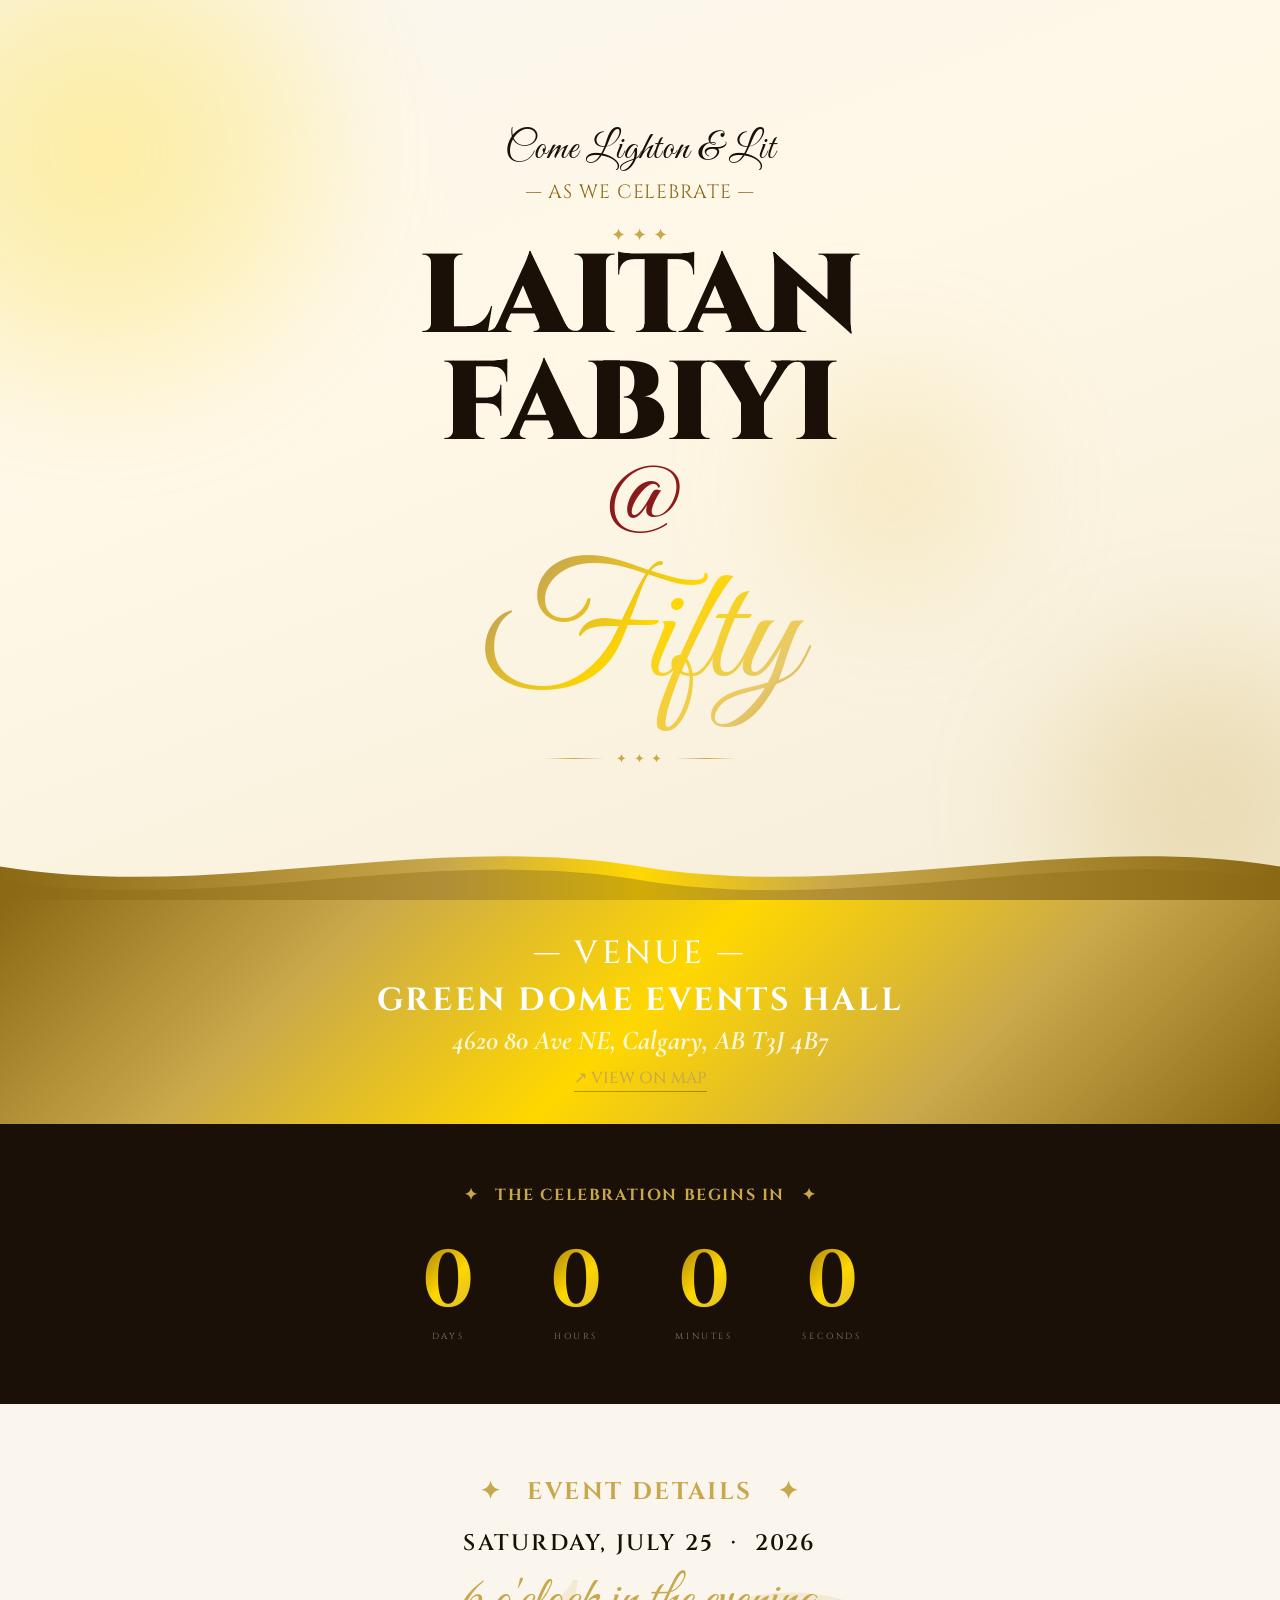
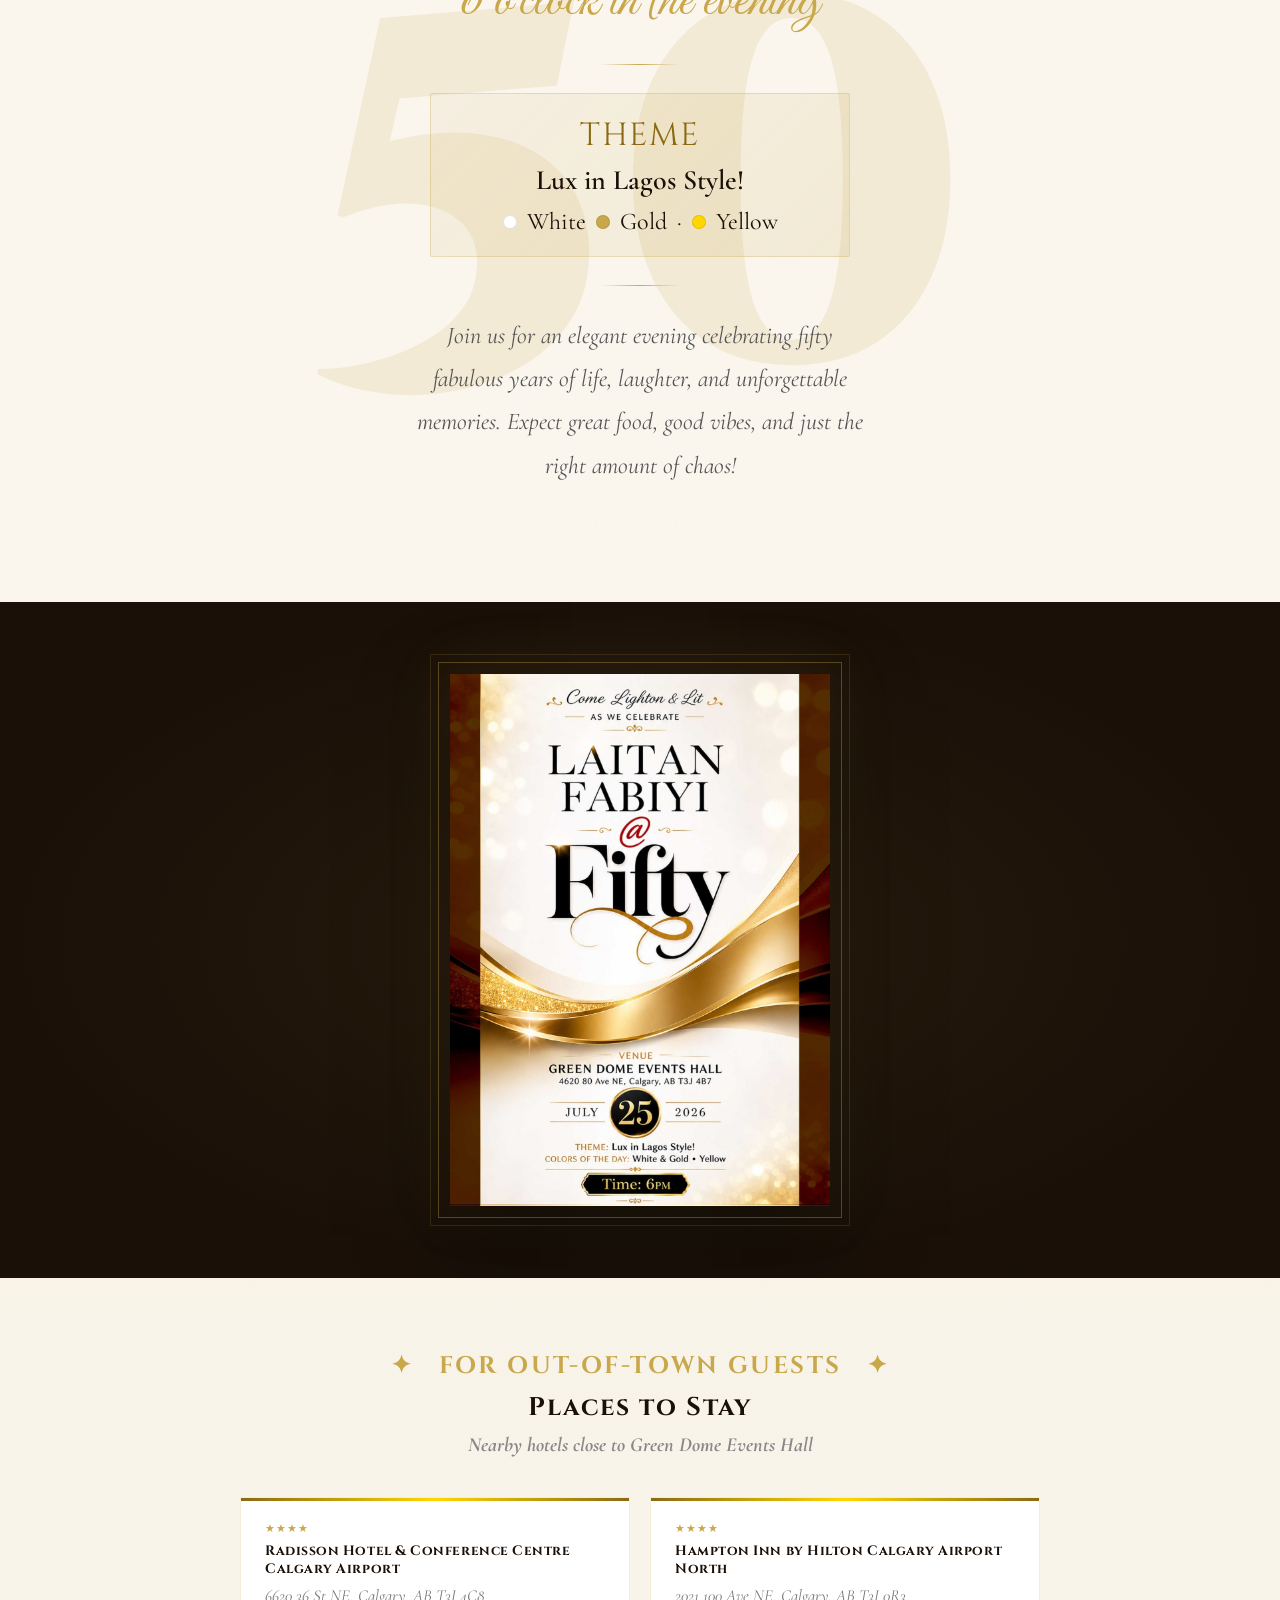
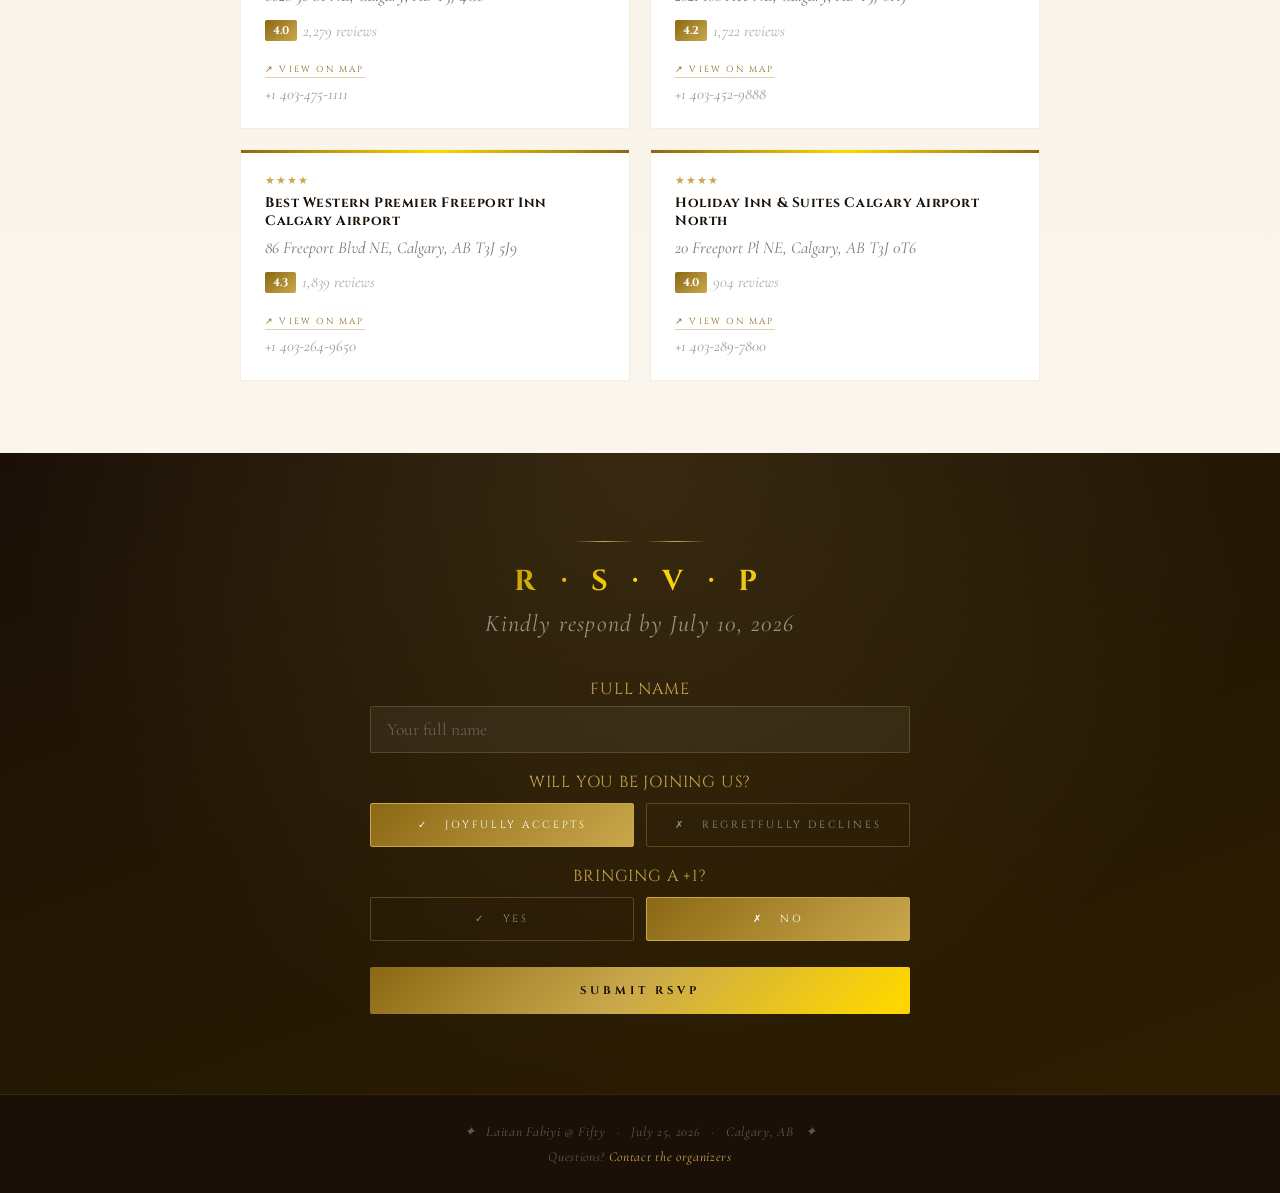
==== index.html @ 400e5752 "Rename laitan50.html to index.html" ====
<!DOCTYPE html>
<html lang="en">
<head>
<meta charset="UTF-8">
<meta name="viewport" content="width=device-width, initial-scale=1.0">
<title>Laitan Fabiyi @ Fifty</title>
<link href="https://fonts.googleapis.com/css2?family=Cormorant+Garamond:ital,wght@0,300;0,400;0,600;1,300;1,400&family=Cinzel:wght@400;600;700;900&family=Great+Vibes&display=swap" rel="stylesheet">
<link rel="stylesheet" href="style.css">

</head>
<body>

<!-- ── HERO ── -->
<section class="hero">
  <div class="orb orb-1"></div>
  <div class="orb orb-2"></div>
  <div class="orb orb-3"></div>

  <div class="hero-inner">
    <p class="come-lighton">Come Lighton &amp; Lit</p>
    <p class="as-we-celebrate" style="opacity:0;animation:fadeUp 1s 0.4s forwards">— AS WE CELEBRATE —</p>

    <div class="deco-flourish" style="opacity:0;animation:fadeUp 1s 0.5s forwards">✦ ✦ ✦</div>

    <h1 class="name">LAITAN<br>FABIYI</h1>
    <span class="at-symbol">@</span>
    <span class="fifty">Fifty</span>

    <div class="deco-line" style="opacity:0;animation:fadeUp 1s 1.2s forwards;margin-top:20px;">
      ✦ ✦ ✦
    </div>
  </div>

  <!-- SVG Gold Wave -->
  <svg class="wave-divider" viewBox="0 0 1440 80" xmlns="http://www.w3.org/2000/svg" preserveAspectRatio="none">
    <defs>
      <linearGradient id="waveGrad" x1="0%" y1="0%" x2="100%" y2="0%">
        <stop offset="0%" style="stop-color:#8B6914"/>
        <stop offset="35%" style="stop-color:#C9A84C"/>
        <stop offset="50%" style="stop-color:#FFD700"/>
        <stop offset="65%" style="stop-color:#C9A84C"/>
        <stop offset="100%" style="stop-color:#8B6914"/>
      </linearGradient>
    </defs>
    <path d="M0,40 C240,80 480,0 720,40 C960,80 1200,0 1440,40 L1440,80 L0,80 Z" fill="url(#waveGrad)"/>
    <path d="M0,55 C240,95 480,15 720,55 C960,95 1200,15 1440,55 L1440,80 L0,80 Z" fill="rgba(139,105,20,0.4)"/>
  </svg>
</section>

<!-- ── GOLD BAND ── -->
<div class="gold-band">
  <p class="venue-label">— VENUE —</p>
  <p class="venue-name">Green Dome Events Hall</p>
  <p class="venue-address">4620 80 Ave NE, Calgary, AB T3J 4B7</p>
  <a class="map-link" href="https://maps.google.com/?q=4620+80+Ave+NE,+Calgary,+AB+T3J+4B7" target="_blank">
    ↗ View on Map
  </a>
</div>

<!-- ── COUNTDOWN ── -->
<section class="countdown-section">
  <h2>✦ &nbsp; The Celebration Begins In &nbsp; ✦</h2>
  <div class="countdown-grid">
    <div class="countdown-item">
      <span class="countdown-number" id="cd-days">—</span>
      <span class="countdown-label">Days</span>
    </div>
    <div class="countdown-item">
      <span class="countdown-number" id="cd-hours">—</span>
      <span class="countdown-label">Hours</span>
    </div>
    <div class="countdown-item">
      <span class="countdown-number" id="cd-mins">—</span>
      <span class="countdown-label">Minutes</span>
    </div>
    <div class="countdown-item">
      <span class="countdown-number" id="cd-secs">—</span>
      <span class="countdown-label">Seconds</span>
    </div>
  </div>
</section>

<!-- ── INFO ── -->
<section class="info-section">
  <div class="info-inner">
    <span class="section-tag">✦ &nbsp; Event Details &nbsp; ✦</span>

    <p class="info-date">SATURDAY, JULY 25 &nbsp;·&nbsp; 2026</p>
    <span class="info-time">6 o'clock in the evening</span>

    <div class="info-divider"></div>

    <div class="theme-block">
      <span class="theme-label">Theme</span>
      <span class="theme-value">Lux in Lagos Style!</span>
      <div class="colors-row">
        <span class="color-dot" style="background:#fff;"></span>
        <span>White</span>
        <span class="color-dot" style="background:#C9A84C;"></span>
        <span>Gold</span>
        <span>·</span>
        <span class="color-dot" style="background:#FFD700;"></span>
        <span>Yellow</span>
      </div>
    </div>

    <div class="info-divider"></div>

    <p style="font-family:'Cormorant Garamond',serif;font-size:1.5rem;color:#555;font-style:italic;line-height:1.8;max-width:460px;margin:0 auto;">
      Join us for an elegant evening celebrating fifty fabulous years of life, laughter, and unforgettable memories. Expect great food, good vibes, and just the right amount of chaos!
    </p>

    <div class="cal-links">
      <a class="cal-link" href="https://calendar.google.com/calendar/render?action=TEMPLATE&text=Laitan+Fabiyi+%40+Fifty&dates=20260725T180000/20260725T230000&location=4620+80+Ave+NE,+Calgary,+AB+T3J+4B7" target="_blank">+ Google Calendar</a>
      <a class="cal-link" href="data:text/calendar;charset=utf-8,BEGIN:VCALENDAR%0AVERSION:2.0%0ABEGIN:VEVENT%0ADTSTART:20260725T180000%0ADTEND:20260725T230000%0ASUMMARY:Laitan+Fabiyi+%40+Fifty%0ALOCATION:4620+80+Ave+NE+Calgary+AB+T3J+4B7%0AEND:VEVENT%0AEND:VCALENDAR" download="laitan50.ics">+ Apple / Outlook</a>
    </div>
  </div>
</section>


<!-- ── ORIGINAL INVITATION ── -->
<section class="invite-section">
  <div class="invite-frame">
    <img src = "iv.jpeg">
    </div>
</section>

<!-- ── PLACES TO STAY ── -->
<section class="hotels-section">
  <div class="hotels-inner">
    <span class="section-tag">✦ &nbsp; For Out-of-Town Guests &nbsp; ✦</span>
    <h2 class="hotels-heading">Places to Stay</h2>
    <p class="hotels-sub">Nearby hotels close to Green Dome Events Hall</p>
    <div class="hotels-grid">

      <div class="hotel-card">
        <div class="hotel-stars">★★★★</div>
        <div class="hotel-name">Radisson Hotel & Conference Centre Calgary Airport</div>
        <div class="hotel-address">6620 36 St NE, Calgary, AB T3J 4C8</div>
        <div class="hotel-rating">
          <span class="rating-badge">4.0</span>
          <span class="rating-count">2,279 reviews</span>
        </div>
        <a class="hotel-book-link" href="https://maps.google.com/?q=Radisson+Hotel+Conference+Centre+Calgary+Airport" target="_blank">↗ View on Map</a>
        <div class="hotel-phone">+1 403-475-1111</div>
      </div>

      <div class="hotel-card">
        <div class="hotel-stars">★★★★</div>
        <div class="hotel-name">Hampton Inn by Hilton Calgary Airport North</div>
        <div class="hotel-address">2021 100 Ave NE, Calgary, AB T3J 0R3</div>
        <div class="hotel-rating">
          <span class="rating-badge">4.2</span>
          <span class="rating-count">1,722 reviews</span>
        </div>
        <a class="hotel-book-link" href="https://maps.google.com/?q=Hampton+Inn+Hilton+Calgary+Airport+North" target="_blank">↗ View on Map</a>
        <div class="hotel-phone">+1 403-452-9888</div>
      </div>

      <div class="hotel-card">
        <div class="hotel-stars">★★★★</div>
        <div class="hotel-name">Best Western Premier Freeport Inn Calgary Airport</div>
        <div class="hotel-address">86 Freeport Blvd NE, Calgary, AB T3J 5J9</div>
        <div class="hotel-rating">
          <span class="rating-badge">4.3</span>
          <span class="rating-count">1,839 reviews</span>
        </div>
        <a class="hotel-book-link" href="https://maps.google.com/?q=Best+Western+Premier+Freeport+Inn+Calgary+Airport" target="_blank">↗ View on Map</a>
        <div class="hotel-phone">+1 403-264-9650</div>
      </div>

      <div class="hotel-card">
        <div class="hotel-stars">★★★★</div>
        <div class="hotel-name">Holiday Inn & Suites Calgary Airport North</div>
        <div class="hotel-address">20 Freeport Pl NE, Calgary, AB T3J 0T6</div>
        <div class="hotel-rating">
          <span class="rating-badge">4.0</span>
          <span class="rating-count">904 reviews</span>
        </div>
        <a class="hotel-book-link" href="https://maps.google.com/?q=Holiday+Inn+Suites+Calgary+Airport+North" target="_blank">↗ View on Map</a>
        <div class="hotel-phone">+1 403-289-7800</div>
      </div>

    </div>
  </div>
</section>

<!-- ── RSVP ── -->
<section class="rsvp-section" id="rsvp">
  <div class="rsvp-inner">
    <div class="deco-line" style="color:rgba(201,168,76,0.4);margin-bottom:20px;">
    </div>
    <h2>R · S · V · P</h2>
    <p class="rsvp-deadline">Kindly respond by July 10, 2026</p>

    <div id="rsvp-form">
      <div class="form-group">
        <label>Full Name</label>
        <input type="text" id="f-name" placeholder="Your full name" autocomplete="name"/>
      </div>

      <label style="font-family:'Cinzel',serif;font-size:1rem;letter-spacing:0.05em;color:var(--gold);text-transform:uppercase;display:block;margin-bottom:10px;">Will you be joining us?</label>
      <div class="attend-row">
        <button class="attend-btn selected" id="btn-yes" onclick="selectAttend('yes')">✓ &nbsp; Joyfully Accepts</button>
        <button class="attend-btn" id="btn-no" onclick="selectAttend('no')">✗ &nbsp; Regretfully Declines</button>
      </div>

      <label style="font-family:'Cinzel',serif;font-size:1rem;letter-spacing:0.05em;color:var(--gold);text-transform:uppercase;display:block;margin-bottom:10px;">Bringing a +1?</label>
      <div class="attend-row">
        <button class="attend-btn" id="btn-plus1-yes" onclick="selectPlus1('yes')">✓ &nbsp; Yes</button>
        <button class="attend-btn selected" id="btn-plus1-no" onclick="selectPlus1('no')">✗ &nbsp; No</button>
      </div>

      <div class="form-group" id="plus1-name-group" style="display:none;">
        <label>Your +1's Name</label>
        <input type="text" id="f-plus1" placeholder="+1's full name"/>
      </div>

      <button class="submit-btn" onclick="submitRSVP()">Submit RSVP</button>
    </div>

    <div class="success-msg" id="success-msg">
      <span class="checkmark">✦</span>
      <p>Thank you, <strong id="success-name"></strong>!<br><br>
      Your RSVP has been received. We look forward to celebrating this golden milestone with you.<br><br>
      <em style="font-size:0.85rem;color:rgba(255,255,255,0.4);">Lux in Lagos Style — July 25, 2026</em></p>
    </div>
  </div>
</section>

<!-- ── FOOTER ── -->
<footer>
  <p>✦ &nbsp; <em>Laitan Fabiyi @ Fifty</em> &nbsp; · &nbsp; July 25, 2026 &nbsp; · &nbsp; Calgary, AB &nbsp; ✦</p>
  <p style="margin-top:8px;">Questions? <a href="tel:4034047614">Contact the organizers</a></p>
</footer>

<script src="script.js"></script>

</body>
</html>
---- style.css ----
*, *::before, *::after { box-sizing: border-box; margin: 0; padding: 0; }

  :root {
    --gold: #C9A84C;
    --gold-light: #E8C96B;
    --gold-bright: #FFD700;
    --gold-dark: #8B6914;
    --cream: #FAF6EE;
    --white: #FFFFFF;
    --black: #1a1008;
    --brown-dark: #3D1F00;
  }

  html { scroll-behavior: smooth; }

  body {
    background: var(--cream);
    color: var(--black);
    font-family: 'Cormorant Garamond', Georgia, serif;
    overflow-x: hidden;
    min-height: 100vh;
    font-size: 18px;
  }

  /* ── HERO ── */
  .hero {
    position: relative;
    min-height: 100vh;
    display: flex;
    flex-direction: column;
    align-items: center;
    justify-content: center;
    overflow: hidden;
    background: linear-gradient(160deg, #FAF6EE 0%, #FFF8E7 40%, #F5EDD8 100%);
  }

  /* Bokeh orbs */
  .orb {
    position: absolute;
    border-radius: 50%;
    filter: blur(60px);
    opacity: 0.35;
    pointer-events: none;
  }
  .orb-1 { width: 500px; height: 500px; background: radial-gradient(circle, #FFD700, transparent); top: -100px; left: -150px; animation: drift 12s ease-in-out infinite alternate; }
  .orb-2 { width: 350px; height: 350px; background: radial-gradient(circle, #C9A84C, transparent); bottom: -80px; right: -100px; animation: drift 15s ease-in-out infinite alternate-reverse; }
  .orb-3 { width: 250px; height: 250px; background: radial-gradient(circle, #E8C96B, transparent); top: 40%; left: 60%; animation: drift 10s ease-in-out infinite alternate; }

  @keyframes drift { from { transform: translate(0,0) scale(1); } to { transform: translate(30px, 20px) scale(1.08); } }

  /* Gold ribbon waves */
  .ribbon-top, .ribbon-bottom {
    position: absolute;
    left: 0; right: 0;
    pointer-events: none;
    z-index: 1;
  }
  .ribbon-top { top: 0; }
  .ribbon-bottom { bottom: 0; transform: rotate(180deg); }

  /* Decorative lines */
  .deco-line {
    display: flex;
    align-items: center;
    gap: 12px;
    justify-content: center;
    margin: 8px 0;
    color: var(--gold);
    font-size: 0.8rem;
    letter-spacing: 0.15em;
  }
  .deco-line::before, .deco-line::after {
    content: '';
    display: block;
    height: 1px;
    width: 60px;
    background: linear-gradient(90deg, transparent, var(--gold), transparent);
  }
  .deco-flourish {
    color: var(--gold);
    font-size: 1.1rem;
    letter-spacing: 0.05em;
  }

  .hero-inner {
    position: relative;
    z-index: 2;
    text-align: center;
    padding: 60px 24px;
    max-width: 700px;
    width: 100%;
  }

  .come-lighton {
    font-family: 'Great Vibes', cursive;
    font-size: clamp(1.6rem, 4vw, 2.4rem);
    color: var(--black);
    letter-spacing: 0.02em;
    opacity: 0;
    animation: fadeUp 1s 0.2s forwards;
  }

  .as-we-celebrate {
    font-family: 'Cinzel', serif;
    font-size: clamp(1rem, 1.5vw, 1.75rem);
    letter-spacing: 0.05em;
    color: var(--gold-dark);
    margin: 6px 0 20px;
    opacity: 0;
    animation: fadeUp 1s 0.4s forwards;
  }

  .name {
    font-family: 'Cinzel', serif;
    font-size: clamp(3rem, 12vw, 7rem);
    font-weight: 900;
    line-height: 0.95;
    color: var(--black);
    text-transform: uppercase;
    letter-spacing: -0.01em;
    opacity: 0;
    animation: fadeUp 1s 0.6s forwards;
  }

  .at-symbol {
    font-family: 'Great Vibes', cursive;
    font-size: clamp(2.5rem, 8vw, 5rem);
    color: #8B1A1A;
    line-height: 1;
    display: block;
    margin: 4px 0;
    opacity: 0;
    animation: fadeUp 1s 0.8s forwards;
  }

  .fifty {
    font-family: 'Great Vibes', cursive;
    font-size: clamp(4rem, 16vw, 10rem);
    background: linear-gradient(135deg, #8B6914 0%, #C9A84C 30%, #FFD700 50%, #E8C96B 70%, #8B6914 100%);
    -webkit-background-clip: text;
    -webkit-text-fill-color: transparent;
    background-clip: text;
    line-height: 1.15;
    display: block;
    opacity: 0;
    animation: fadeUp 1s 1s forwards;
  }

  @keyframes fadeUp {
    from { opacity: 0; transform: translateY(24px); }
    to   { opacity: 1; transform: translateY(0); }
  }

  /* Gold wave SVG at bottom of hero */
  .wave-divider {
    position: absolute;
    bottom: -2px;
    left: 0; right: 0;
    z-index: 3;
  }

  /* ── DETAILS BAND ── */
  .gold-band {
    background: linear-gradient(135deg, #8B6914, #C9A84C, #FFD700, #C9A84C, #8B6914);
    padding: 32px 24px;
    text-align: center;
    position: relative;
    z-index: 4;
  }
  .gold-band .venue-label {
    font-family: 'Cinzel', serif;
    font-size: 2rem;
    font-weight: 500;
    letter-spacing: 0.1em;
    color: #ffff;
    margin-bottom: 4px;
  }
  .gold-band .venue-name {
    font-family: 'Cinzel', serif;
    font-size: clamp(1.5rem, 3vw, 2rem);
    font-weight: 700;
    color: #fff;
    letter-spacing: 0.08em;
    text-transform: uppercase;
  }
  .gold-band .venue-address {
    font-family: 'Cormorant Garamond', serif;
    font-size: 1.7rem;
    font-weight: 700;
    color: rgba(255,255,255,0.85);
    margin-top: 2px;
    font-style: italic;
  }

  /* ── COUNTDOWN ── */
  .countdown-section {
    background: var(--black);
    padding: 60px 24px;
    text-align: center;
  }
  .countdown-section h2 {
    font-family: 'Cinzel', serif;
    font-size: 1rem;
    letter-spacing: 0.1em;
    color: var(--gold);
    margin-bottom: 36px;
    text-transform: uppercase;
  }
  .countdown-grid {
    display: flex;
    justify-content: center;
    gap: clamp(16px, 4vw, 48px);
    flex-wrap: wrap;
  }
  .countdown-item {
    text-align: center;
  }
  .countdown-number {
    font-family: 'Cinzel', serif;
    font-size: clamp(2.5rem, 8vw, 5rem);
    font-weight: 700;
    background: linear-gradient(135deg, #8B6914, #FFD700, #C9A84C);
    -webkit-background-clip: text;
    -webkit-text-fill-color: transparent;
    background-clip: text;
    line-height: 1;
    min-width: 80px;
    display: block;
  }
  .countdown-label {
    font-family: 'Cinzel', serif;
    font-size: 0.55rem;
    letter-spacing: 0.3em;
    color: rgba(255,255,255,0.45);
    margin-top: 6px;
    text-transform: uppercase;
  }

  /* ── INFO SECTION ── */
  .info-section {
    background: var(--cream);
    padding: 72px 24px;
    text-align: center;
    position: relative;
    overflow: hidden;
  }
  .info-section::before {
    content: '50';
    position: absolute;
    font-family: 'Cinzel', serif;
    font-size: 40vw;
    font-weight: 900;
    color: rgba(201,168,76,0.15);
    top: 50%;
    left: 50%;
    transform: translate(-50%, -50%);
    pointer-events: none;
    line-height: 1;
  }
  .info-inner {
    position: relative;
    z-index: 1;
    max-width: 600px;
    margin: 0 auto;
  }
  .section-tag {
    font-family: 'Cinzel', serif;
    font-size: 1.5rem;
    font-weight: 700;
    letter-spacing: 0.1em;
    color: var(--gold);
    text-transform: uppercase;
    display: block;
    margin-bottom: 20px;
  }
  .info-date {
    font-family: 'Cinzel', serif;
    font-size: clamp(1rem, 3vw, 1.4rem);
    font-weight: 600;
    letter-spacing: 0.1em;
    color: var(--black);
    margin-bottom: 4px;
  }
  .info-time {
    font-family: 'Great Vibes', cursive;
    font-size: clamp(2rem, 6vw, 3.5rem);
    color: var(--gold);
    display: block;
    margin: 8px 0;
  }
  .info-divider {
    width: 80px;
    height: 1px;
    background: linear-gradient(90deg, transparent, var(--gold), transparent);
    margin: 28px auto;
  }
  .theme-block {
    background: linear-gradient(135deg, rgba(201,168,76,0.08), rgba(201,168,76,0.15));
    border: 1px solid rgba(201,168,76,0.3);
    border-radius: 2px;
    padding: 20px 32px;
    margin: 24px auto;
    max-width: 420px;
  }
  .theme-label {
    font-family: 'Cinzel', serif;
    font-size: 2rem;
    letter-spacing: 0.05em;
    color: var(--gold-dark);
    text-transform: uppercase;
    display: block;
    margin-bottom: 6px;
  }
  .theme-value {
    font-family: 'Cormorant Garamond', serif;
    font-size: 1.75rem;
    font-weight: 600;
    color: var(--black);
  }
  .colors-row {
    display: flex;
    justify-content: center;
    align-items: center;
    gap: 10px;
    margin-top: 10px;
    font-family: 'Cormorant Garamond', serif;
    font-size: 1.5rem;
    color: var(--black);
  }
  .color-dot {
    width: 14px;
    height: 14px;
    border-radius: 50%;
    display: inline-block;
    border: 1px solid rgba(0,0,0,0.1);
  }

  /* ── RSVP ── */
  .rsvp-section {
    background: linear-gradient(160deg, #1a1008, #2d1e00);
    padding: 80px 24px;
    text-align: center;
    position: relative;
    overflow: hidden;
  }
  .rsvp-section::before {
    content: '';
    position: absolute;
    inset: 0;
    background: radial-gradient(ellipse at 50% 0%, rgba(201,168,76,0.15) 0%, transparent 70%);
  }
  .rsvp-inner {
    position: relative;
    z-index: 1;
    max-width: 540px;
    margin: 0 auto;
  }
  .rsvp-section h2 {
    font-family: 'Cinzel', serif;
    font-size: clamp(1.2rem, 4vw, 1.8rem);
    font-weight: 700;
    letter-spacing: 0.3em;
    background: linear-gradient(135deg, #8B6914, #FFD700, #C9A84C);
    -webkit-background-clip: text;
    -webkit-text-fill-color: transparent;
    background-clip: text;
    margin-bottom: 8px;
  }
  .rsvp-deadline {
    font-family: 'Cormorant Garamond', serif;
    font-size: 1.5rem;
    color: rgba(255,255,255,0.5);
    font-style: italic;
    margin-bottom: 40px;
    letter-spacing: 0.05em;
  }

  .form-group {
    margin-bottom: 18px;
    text-align: center;
  }
  .form-group label {
    font-family: 'Cinzel', serif;
    font-size: 1rem;
    letter-spacing: 0.05em;
    color: var(--gold);
    text-transform: uppercase;
    display: block;
    margin-bottom: 6px;
  }
  .form-group input, .form-group select {
    width: 100%;
    background: rgba(255,255,255,0.05);
    border: 1px solid rgba(201,168,76,0.25);
    border-radius: 2px;
    padding: 12px 16px;
    font-family: 'Cormorant Garamond', serif;
    font-size: 1.1rem;
    color: #fff;
    outline: none;
    transition: border-color 0.3s;
    -webkit-appearance: none;
  }
  .form-group input::placeholder { color: rgba(255,255,255,0.25); }
  .form-group input:focus, .form-group select:focus {
    border-color: var(--gold);
    background: rgba(201,168,76,0.08);
  }
  .form-group select option { background: #1a1008; color: #fff; }

  .attend-row {
    display: flex;
    gap: 12px;
    margin-bottom: 18px;
  }
  .attend-btn {
    flex: 1;
    padding: 14px;
    border: 1px solid rgba(201,168,76,0.3);
    background: transparent;
    color: rgba(255,255,255,0.5);
    font-family: 'Cinzel', serif;
    font-size: 0.65rem;
    letter-spacing: 0.25em;
    cursor: pointer;
    transition: all 0.3s;
    border-radius: 2px;
    text-transform: uppercase;
  }
  .attend-btn:hover { border-color: var(--gold); color: var(--gold); }
  .attend-btn.selected {
    background: linear-gradient(135deg, #8B6914, #C9A84C);
    border-color: var(--gold);
    color: #fff;
  }

  .submit-btn {
    width: 100%;
    padding: 16px;
    background: linear-gradient(135deg, #8B6914, #C9A84C, #FFD700, #C9A84C, #8B6914);
    background-size: 200%;
    border: none;
    color: var(--black);
    font-family: 'Cinzel', serif;
    font-size: 0.7rem;
    font-weight: 700;
    letter-spacing: 0.35em;
    text-transform: uppercase;
    cursor: pointer;
    border-radius: 2px;
    margin-top: 8px;
    transition: background-position 0.4s, transform 0.2s;
  }
  .submit-btn:hover { background-position: right; transform: translateY(-1px); }
  .submit-btn:active { transform: translateY(0); }

  .success-msg {
    display: none;
    background: rgba(201,168,76,0.1);
    border: 1px solid rgba(201,168,76,0.4);
    border-radius: 2px;
    padding: 24px;
    text-align: center;
  }
  .success-msg .checkmark {
    font-size: 2.5rem;
    display: block;
    margin-bottom: 12px;
  }
  .success-msg p {
    font-family: 'Cormorant Garamond', serif;
    font-size: 1.25rem;
    color: rgba(255,255,255,0.8);
    line-height: 1.6;
  }
  .success-msg strong {
    color: var(--gold-light);
    font-style: italic;
  }

  /* ── FOOTER ── */
  footer {
    background: var(--black);
    padding: 28px 24px;
    text-align: center;
    border-top: 1px solid rgba(201,168,76,0.15);
  }
  footer p {
    font-family: 'Cormorant Garamond', serif;
    font-size: 0.85rem;
    color: rgba(255,255,255,0.3);
    font-style: italic;
    letter-spacing: 0.05em;
  }
  footer a { color: var(--gold); text-decoration: none; }

  /* ── MAP LINK ── */
  .map-link {
    display: inline-flex;
    align-items: center;
    gap: 6px;
    font-family: 'Cinzel', serif;
    font-size: 1rem;
    font-weight: 500;
    color: var(--gold);
    text-decoration: none;
    text-transform: uppercase;
    margin-top: 10px;
    border-bottom: 1px solid rgba(0, 0, 0, 0.3);
    padding-bottom: 2px;
    transition: border-color 0.3s;
  }
  .map-link:hover { border-color: var(--gold); }

  /* Calendar add */
  .cal-links {
    display: flex;
    justify-content: center;
    gap: 16px;
    margin-top: 28px;
    flex-wrap: wrap;
  }
  .cal-link {
    font-family: 'Cinzel', serif;
    font-size: 0.55rem;
    letter-spacing: 0.2em;
    color: rgba(255,255,255,0.4);
    text-decoration: none;
    border-bottom: 1px solid rgba(255,255,255,0.15);
    padding-bottom: 2px;
    transition: color 0.3s, border-color 0.3s;
    text-transform: uppercase;
  }
  .cal-link:hover { color: var(--gold); border-color: var(--gold); }


  /* ── INVITE IMAGE ── */
  .invite-section {
    background: var(--black);
    padding: 72px 24px;
    display: flex;
    flex-direction: column;
    align-items: center;
    position: relative;
    overflow: hidden;
  }
  .invite-section::before {
    content: '';
    position: absolute;
    inset: 0;
    background: radial-gradient(ellipse at 50% 50%, rgba(201,168,76,0.08) 0%, transparent 70%);
  }
  .invite-frame {
    position: relative;
    z-index: 1;
    max-width: 380px;
    width: 100%;
  }
  .invite-frame::before {
    content: '';
    position: absolute;
    inset: -12px;
    border: 1px solid rgba(201,168,76,0.35);
    pointer-events: none;
    z-index: 2;
  }
  .invite-frame::after {
    content: '';
    position: absolute;
    inset: -20px;
    border: 1px solid rgba(201,168,76,0.15);
    pointer-events: none;
    z-index: 2;
  }
  .invite-frame img {
    width: 100%;
    display: block;
    box-shadow: 0 30px 80px rgba(0,0,0,0.6), 0 0 60px rgba(201,168,76,0.15);
  }
  .invite-caption {
    font-family: 'Great Vibes', cursive;
    font-size: 1.6rem;
    color: rgba(201,168,76,0.6);
    margin-top: 32px;
    position: relative;
    z-index: 1;
    letter-spacing: 0.05em;
  }

  /* ── HOTELS ── */
  .hotels-section {
    background: var(--cream);
    padding: 72px 24px;
    position: relative;
    overflow: hidden;
  }
  .hotels-section::before {
    content: '';
    position: absolute;
    inset: 0;
    background: linear-gradient(180deg, rgba(201,168,76,0.04) 0%, transparent 100%);
    pointer-events: none;
  }
  .hotels-inner {
    max-width: 800px;
    margin: 0 auto;
    position: relative;
    z-index: 1;
  }
  .hotels-inner .section-tag { display: block; text-align: center; margin-bottom: 8px; }
  .hotels-heading {
    font-family: 'Cinzel', serif;
    font-size: clamp(1.1rem, 3vw, 1.6rem);
    font-weight: 700;
    text-align: center;
    color: var(--black);
    letter-spacing: 0.08em;
    margin-bottom: 8px;
  }
  .hotels-sub {
    font-family: 'Cormorant Garamond', serif;
    font-size: 1.25rem;
    font-weight: 700;
    color: #888;
    font-style: italic;
    text-align: center;
    margin-bottom: 40px;
  }
  .hotels-grid {
    display: grid;
    grid-template-columns: repeat(auto-fit, minmax(280px, 1fr));
    gap: 20px;
  }
  .hotel-card {
    border: 1px solid rgba(201,168,76,0.2);
    background: #fff;
    padding: 24px;
    position: relative;
    transition: box-shadow 0.3s, transform 0.3s;
  }
  .hotel-card:hover {
    box-shadow: 0 8px 40px rgba(201,168,76,0.12);
    transform: translateY(-2px);
  }
  .hotel-card::before {
    content: '';
    position: absolute;
    top: 0; left: 0; right: 0;
    height: 3px;
    background: linear-gradient(90deg, #8B6914, #FFD700, #8B6914);
  }
  .hotel-stars {
    color: var(--gold);
    font-size: 0.7rem;
    letter-spacing: 0.1em;
    margin-bottom: 8px;
  }
  .hotel-name {
    font-family: 'Cinzel', serif;
    font-size: 0.85rem;
    font-weight: 700;
    color: var(--black);
    letter-spacing: 0.04em;
    margin-bottom: 6px;
    line-height: 1.3;
  }
  .hotel-address {
    font-family: 'Cormorant Garamond', serif;
    font-size: 1.05rem;
    color: #777;
    font-style: italic;
    margin-bottom: 12px;
    line-height: 1.4;
  }
  .hotel-rating {
    display: flex;
    align-items: center;
    gap: 6px;
    margin-bottom: 14px;
  }
  .rating-badge {
    background: linear-gradient(135deg, #8B6914, #C9A84C);
    color: #fff;
    font-family: 'Cinzel', serif;
    font-size: 0.7rem;
    font-weight: 700;
    padding: 3px 8px;
    border-radius: 2px;
  }
  .rating-count {
    font-family: 'Cormorant Garamond', serif;
    font-size: 1rem;
    color: #aaa;
    font-style: italic;
  }
  .hotel-book-link {
    display: inline-block;
    font-family: 'Cinzel', serif;
    font-size: 0.55rem;
    letter-spacing: 0.25em;
    color: var(--gold-dark);
    text-decoration: none;
    border-bottom: 1px solid rgba(139,105,20,0.3);
    padding-bottom: 2px;
    text-transform: uppercase;
    transition: border-color 0.3s, color 0.3s;
  }
  .hotel-book-link:hover { color: var(--gold); border-color: var(--gold); }
  .hotel-phone {
    font-family: 'Cormorant Garamond', serif;
    font-size: 1rem;
    color: #999;
    margin-top: 6px;
    font-style: italic;
  }

  @media (max-width: 480px) {
    .countdown-grid { gap: 20px; }
    .attend-row { flex-direction: column; }
  }
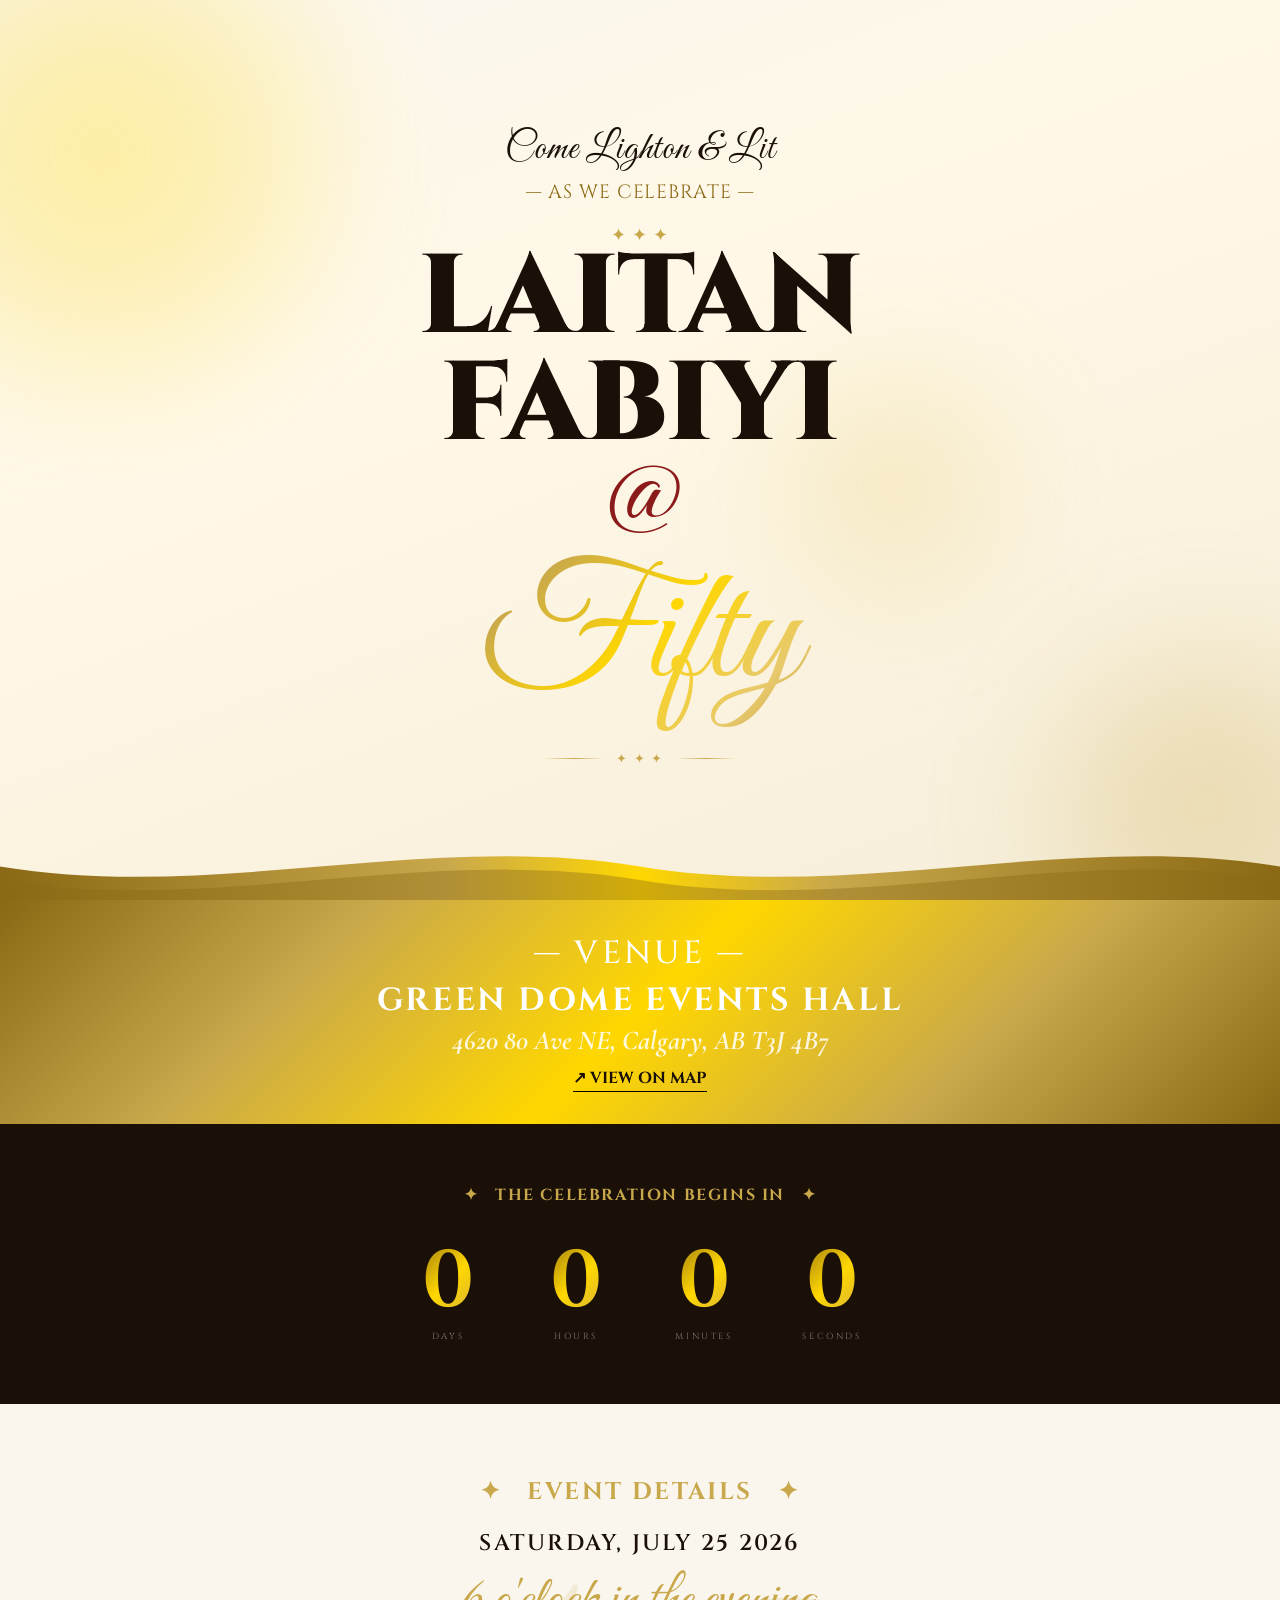
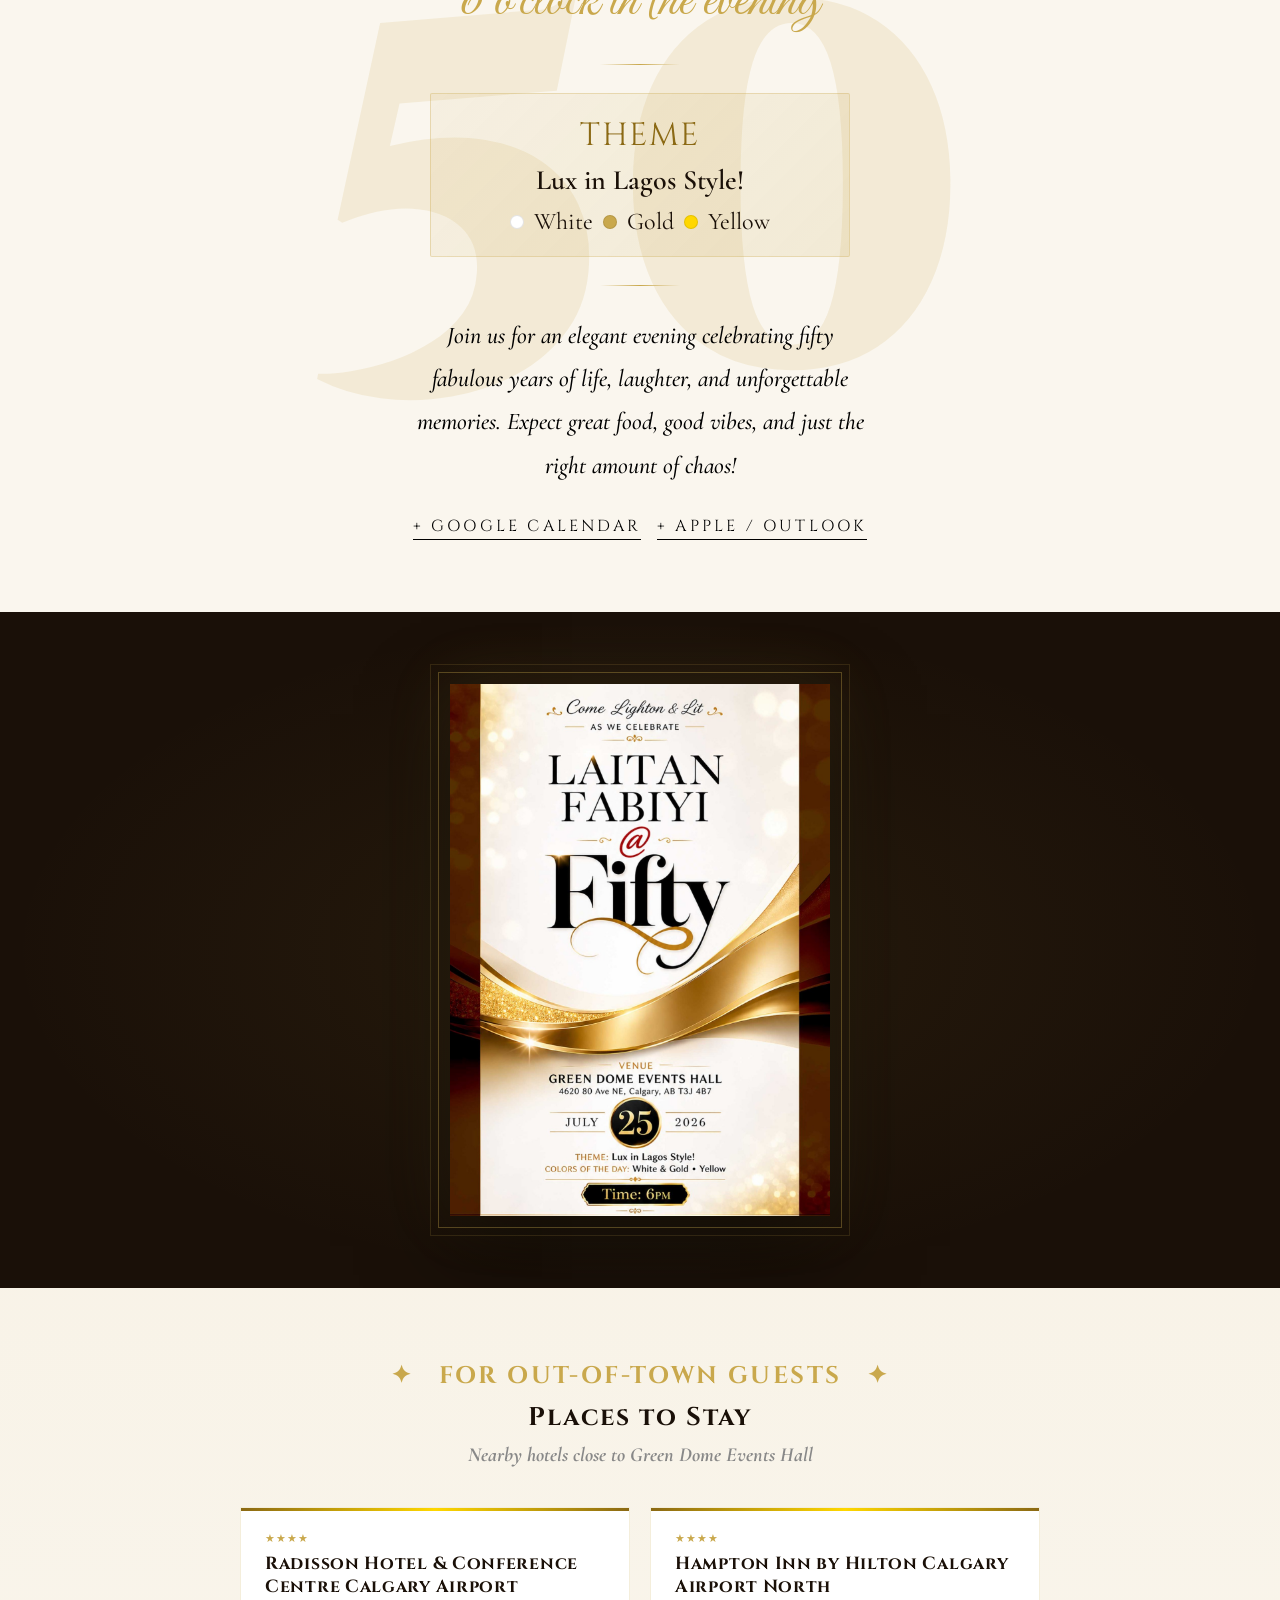
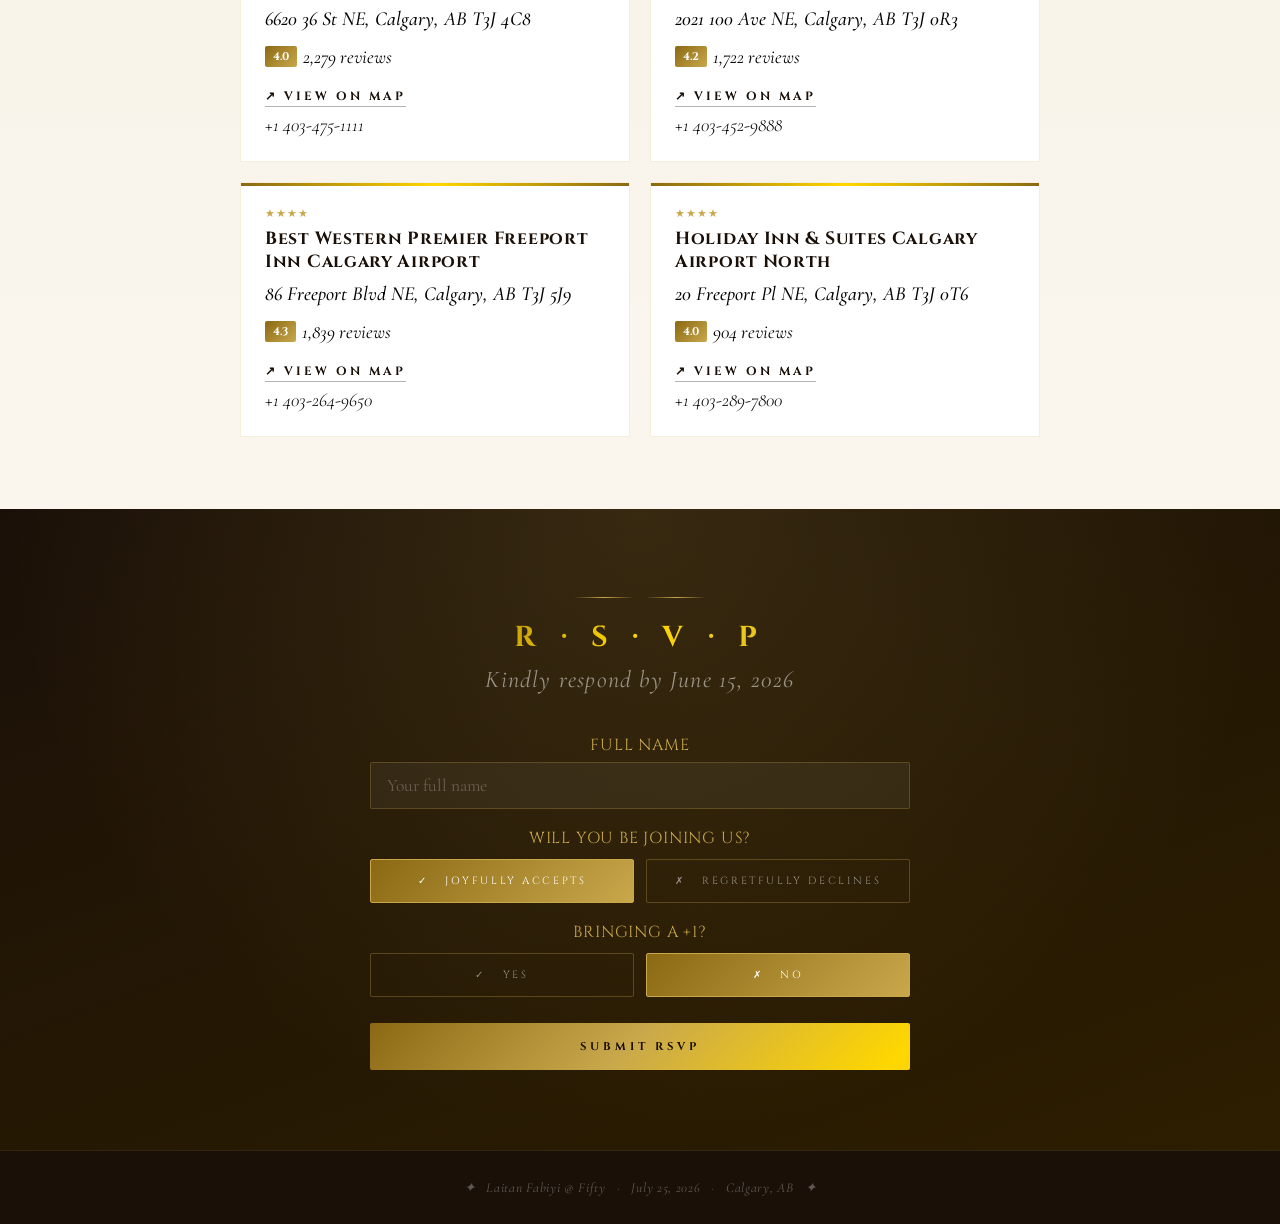
==== commit 797a0e0e: "link fix" ====
--- a/index.html
+++ b/index.html
@@ -85,7 +85,7 @@
   <div class="info-inner">
     <span class="section-tag">✦ &nbsp; Event Details &nbsp; ✦</span>
 
-    <p class="info-date">SATURDAY, JULY 25 &nbsp;·&nbsp; 2026</p>
+    <p class="info-date">SATURDAY, JULY 25 2026</p>
     <span class="info-time">6 o'clock in the evening</span>
 
     <div class="info-divider"></div>
@@ -98,7 +98,6 @@
         <span>White</span>
         <span class="color-dot" style="background:#C9A84C;"></span>
         <span>Gold</span>
-        <span>·</span>
         <span class="color-dot" style="background:#FFD700;"></span>
         <span>Yellow</span>
       </div>
@@ -106,7 +105,7 @@
 
     <div class="info-divider"></div>
 
-    <p style="font-family:'Cormorant Garamond',serif;font-size:1.5rem;color:#555;font-style:italic;line-height:1.8;max-width:460px;margin:0 auto;">
+    <p style="font-family:'Cormorant Garamond',serif;font-size:1.5rem;font-weight:500;color:#000;font-style:italic;line-height:1.8;max-width:460px;margin:0 auto;">
       Join us for an elegant evening celebrating fifty fabulous years of life, laughter, and unforgettable memories. Expect great food, good vibes, and just the right amount of chaos!
     </p>
 
@@ -191,7 +190,7 @@
     <div class="deco-line" style="color:rgba(201,168,76,0.4);margin-bottom:20px;">
     </div>
     <h2>R · S · V · P</h2>
-    <p class="rsvp-deadline">Kindly respond by July 10, 2026</p>
+    <p class="rsvp-deadline">Kindly respond by June 15, 2026</p>
 
     <div id="rsvp-form">
       <div class="form-group">
@@ -231,7 +230,6 @@
 <!-- ── FOOTER ── -->
 <footer>
   <p>✦ &nbsp; <em>Laitan Fabiyi @ Fifty</em> &nbsp; · &nbsp; July 25, 2026 &nbsp; · &nbsp; Calgary, AB &nbsp; ✦</p>
-  <p style="margin-top:8px;">Questions? <a href="tel:4034047614">Contact the organizers</a></p>
 </footer>
 
 <script src="script.js"></script>
--- a/style.css
+++ b/style.css
@@ -501,12 +501,12 @@
     gap: 6px;
     font-family: 'Cinzel', serif;
     font-size: 1rem;
-    font-weight: 500;
-    color: var(--gold);
+    font-weight: 700;
+    color: var(--black);
     text-decoration: none;
     text-transform: uppercase;
     margin-top: 10px;
-    border-bottom: 1px solid rgba(0, 0, 0, 0.3);
+    border-bottom: 1px solid rgba(0, 0, 0,1);
     padding-bottom: 2px;
     transition: border-color 0.3s;
   }
@@ -522,11 +522,11 @@
   }
   .cal-link {
     font-family: 'Cinzel', serif;
-    font-size: 0.55rem;
+    font-size: 1rem;
     letter-spacing: 0.2em;
-    color: rgba(255,255,255,0.4);
+    color: rgb(0, 0, 0);
     text-decoration: none;
-    border-bottom: 1px solid rgba(255,255,255,0.15);
+    border-bottom: 1px solid rgb(0, 0, 0);
     padding-bottom: 2px;
     transition: color 0.3s, border-color 0.3s;
     text-transform: uppercase;
@@ -657,7 +657,7 @@
   }
   .hotel-name {
     font-family: 'Cinzel', serif;
-    font-size: 0.85rem;
+    font-size: 1.1rem;
     font-weight: 700;
     color: var(--black);
     letter-spacing: 0.04em;
@@ -666,8 +666,9 @@
   }
   .hotel-address {
     font-family: 'Cormorant Garamond', serif;
-    font-size: 1.05rem;
-    color: #777;
+    font-size: 1.25rem;
+    font-weight: 500;
+    color: rgb(0,0,0);
     font-style: italic;
     margin-bottom: 12px;
     line-height: 1.4;
@@ -689,18 +690,19 @@
   }
   .rating-count {
     font-family: 'Cormorant Garamond', serif;
-    font-size: 1rem;
-    color: #aaa;
+    font-size: 1.2rem;
+    color: #000000;
     font-style: italic;
   }
   .hotel-book-link {
     display: inline-block;
     font-family: 'Cinzel', serif;
-    font-size: 0.55rem;
+    font-size: 0.75rem;
     letter-spacing: 0.25em;
-    color: var(--gold-dark);
+    color: var(--black);
+    font-weight: 700;
     text-decoration: none;
-    border-bottom: 1px solid rgba(139,105,20,0.3);
+    border-bottom: 1px solid rgba(8, 6, 0, 0.3);
     padding-bottom: 2px;
     text-transform: uppercase;
     transition: border-color 0.3s, color 0.3s;
@@ -708,8 +710,9 @@
   .hotel-book-link:hover { color: var(--gold); border-color: var(--gold); }
   .hotel-phone {
     font-family: 'Cormorant Garamond', serif;
-    font-size: 1rem;
-    color: #999;
+    font-size: 1.2rem;
+    font-weight: 300;
+    color: #000000;
     margin-top: 6px;
     font-style: italic;
   }
